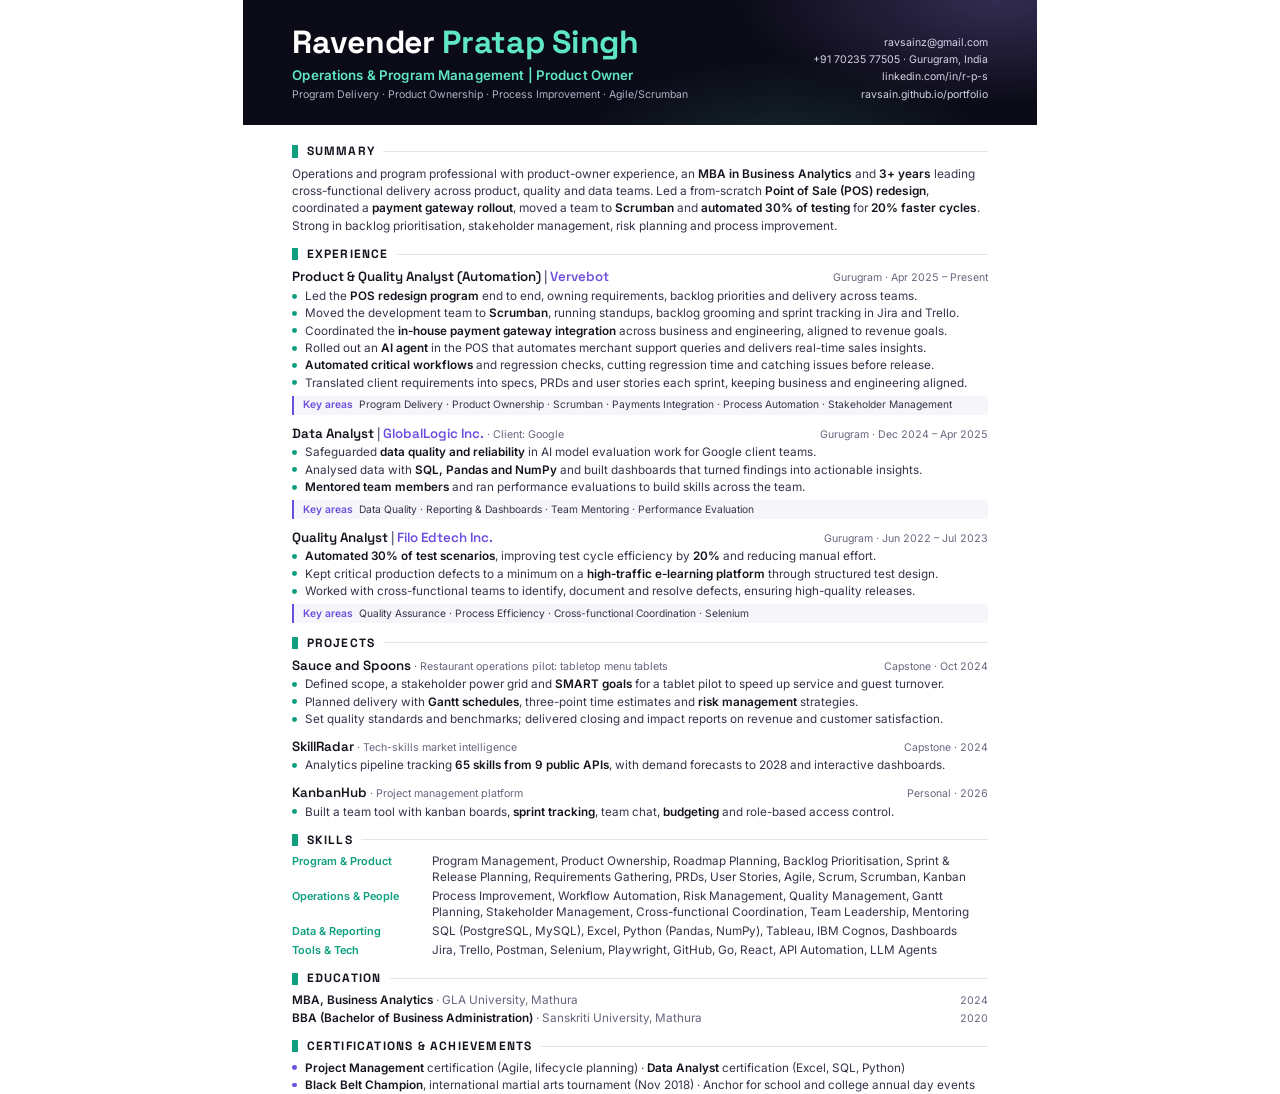
==== operation-resume/resume.html @ 4631eaa9 "updating" ====
<!DOCTYPE html>
<html lang="en">
<head>
<meta charset="UTF-8">
<title>Ravender Pratap Singh - Resume - Operations, Program Management, Product Owner</title>
<meta name="author" content="Ravender Pratap Singh">
<meta name="keywords" content="Operations Manager, Program Manager, Product Owner, Project Manager, Business Operations, Process Improvement, Workflow Automation, Project Management, Agile, Scrumban, Stakeholder Management, SQL, Excel, Dashboards">
<link rel="preconnect" href="https://fonts.googleapis.com">
<link rel="preconnect" href="https://fonts.gstatic.com" crossorigin>
<link href="https://fonts.googleapis.com/css2?family=Inter:wght@400;500;600;700&family=Space+Grotesk:wght@500;600;700&display=swap" rel="stylesheet">
<style>
  /*
    Ravender Pratap Singh — OPERATIONS resume source.
    Edit the text below, then rebuild the PDF with:  bash build.sh

    ATS / AI-screening rules this file follows — keep them when editing:
      1. Single column. No side-by-side text columns or tables.
      2. Standard section titles (Summary, Experience, Projects, Skills, Education, Certifications).
      3. Decoration (bullets, heading marks) is drawn with CSS shapes, never typed characters.
      4. No position:absolute/relative on text, so the PDF text stays in reading order.
      5. Keywords written the way operations job posts write them.
      6. No hidden or white-on-white keyword text — AI screeners flag it.
  */
  @page { size: A4; margin: 0; }

  :root {
    --ink:     #14141f;
    --ink-2:   #34344a;
    --muted:   #66667f;
    --line:    #e3e3ee;
    --tint:    #f5f5fa;
    --mint:    #0f9f7f;
    --mint-lt: #5ee7c2;
    --lav:     #6d4fe0;
    --lav-lt:  #a78bfa;
    --night:   #0b0b17;
  }

  * { margin: 0; padding: 0; box-sizing: border-box; }
  html, body { background: #fff; }
  body {
    font-family: 'Inter', system-ui, sans-serif;
    font-size: 8.8pt;
    line-height: 1.35;
    color: var(--ink-2);
    -webkit-print-color-adjust: exact;
    print-color-adjust: exact;
  }
  a { color: inherit; text-decoration: none; }
  strong { color: var(--ink); font-weight: 600; }

  .page { width: 210mm; margin: 0 auto; }

  /* ── HEADER ─────────────────────────────── */
  header {
    background-color: var(--night);
    background-image:
      radial-gradient(ellipse 55% 140% at 95% 0%, rgba(167,139,250,.26), transparent 60%),
      radial-gradient(ellipse 45% 140% at 68% 130%, rgba(94,231,194,.14), transparent 60%);
    color: #e4e4f0;
    padding: 7mm 13mm 6mm;
    display: flex; justify-content: space-between; align-items: flex-end; gap: 8mm;
  }
  h1 {
    font-family: 'Space Grotesk', sans-serif; font-weight: 700;
    font-size: 24pt; line-height: 1.02; letter-spacing: -.01em; color: #fff;
  }
  h1 .last { color: var(--mint-lt); }
  .tag-line { font-size: 10pt; font-weight: 600; color: var(--mint-lt); margin-top: 2mm; letter-spacing: .01em; }
  .focus-line { margin-top: 1mm; font-size: 7.9pt; color: #b0b0c8; }
  .contact { list-style: none; text-align: right; font-size: 7.9pt; line-height: 1.62; color: #d4d4e6; }
  .contact li { white-space: nowrap; }

  /* ── BODY ───────────────────────────────── */
  main { padding: 4.8mm 13mm 0; }
  section { margin-top: 3mm; }
  section:first-child { margin-top: 0; }
  h2 {
    display: flex; align-items: center; gap: 2.2mm;
    font-family: 'Space Grotesk', sans-serif; font-weight: 700; font-size: 9pt;
    text-transform: uppercase; letter-spacing: .1em; color: var(--ink); margin-bottom: 1.6mm;
  }
  h2::before { content: ""; width: 1.6mm; height: 3.2mm; background: var(--mint); border-radius: .5px; }
  h2::after  { content: ""; flex: 1; height: 1px; background: var(--line); }

  .summary { font-size: 8.9pt; line-height: 1.46; }

  .entry { margin-top: 2.6mm; break-inside: avoid; }
  .entry:first-of-type { margin-top: 0; }
  .entry-head { display: flex; justify-content: space-between; align-items: baseline; gap: 4mm; }
  .role { font-family: 'Space Grotesk', sans-serif; font-weight: 600; font-size: 10pt; color: var(--ink); }
  .role .sep { color: var(--muted); font-weight: 500; }
  .role .org { color: var(--lav); }
  .role .note { font-family: 'Inter', sans-serif; font-size: 8pt; font-weight: 400; color: var(--muted); }
  .when { font-size: 7.9pt; color: var(--muted); white-space: nowrap; font-variant-numeric: tabular-nums; }

  ul.pts { list-style: none; margin-top: .7mm; }
  ul.pts li { padding-left: 3.4mm; text-indent: -3.4mm; margin-top: .4mm; }
  ul.pts li::before {
    content: ""; display: inline-block; width: 1.3mm; height: 1.3mm; margin-right: 2.1mm;
    background: var(--mint); border-radius: 50%; vertical-align: .12em;
  }

  .areas {
    margin-top: 1.1mm; padding: .7mm 2.2mm; background: var(--tint); border-left: 2px solid var(--lav);
    border-radius: 0 2px 2px 0; font-size: 7.7pt; color: var(--ink-2);
  }
  .areas b { color: var(--lav); font-weight: 600; margin-right: 1mm; }

  .skills { display: grid; grid-template-columns: 34mm 1fr; row-gap: .9mm; column-gap: 3mm; }
  .skills dt { font-weight: 600; color: var(--mint); font-size: 8.2pt; }

  .edu-item { display: flex; justify-content: space-between; align-items: baseline; gap: 3mm; margin-top: .7mm; }
  .edu-item:first-of-type { margin-top: 0; }
  .edu-item b { color: var(--ink); font-weight: 600; }
  .edu-item .where { color: var(--muted); }
  .alt ul.pts li::before { background: var(--lav); }
</style>
</head>
<body>
<div class="page">

  <header>
    <div>
      <h1>Ravender <span class="last">Pratap Singh</span></h1>
      <div class="tag-line">Operations &amp; Program Management | Product Owner</div>
      <div class="focus-line">Program Delivery · Product Ownership · Process Improvement · Agile/Scrumban</div>
    </div>
    <ul class="contact">
      <li><a href="mailto:ravsainz@gmail.com">ravsainz@gmail.com</a></li>
      <li><a href="tel:+917023577505">+91 70235 77505</a> · Gurugram, India</li>
      <li><a href="https://www.linkedin.com/in/r-p-s">linkedin.com/in/r-p-s</a></li>
      <li><a href="https://ravsain.github.io/portfolio/">ravsain.github.io/portfolio</a></li>
    </ul>
  </header>

  <main>

    <section>
      <h2>Summary</h2>
      <p class="summary">
        Operations and program professional with product-owner experience, an <strong>MBA in Business Analytics</strong> and <strong>3+ years</strong>
        leading cross-functional delivery across product, quality and data teams. Led a from-scratch <strong>Point of Sale (POS) redesign</strong>,
        coordinated a <strong>payment gateway rollout</strong>, moved a team to <strong>Scrumban</strong> and
        <strong>automated 30% of testing</strong> for <strong>20% faster cycles</strong>. Strong in backlog prioritisation,
        stakeholder management, risk planning and process improvement.
      </p>
    </section>

    <section>
      <h2>Experience</h2>

      <div class="entry">
        <div class="entry-head">
          <div class="role">Product &amp; Quality Analyst (Automation) <span class="sep">|</span> <span class="org">Vervebot</span></div>
          <div class="when">Gurugram · Apr 2025 – Present</div>
        </div>
        <ul class="pts">
          <li>Led the <strong>POS redesign program</strong> end to end, owning requirements, backlog priorities and delivery across teams.</li>
          <li>Moved the development team to <strong>Scrumban</strong>, running standups, backlog grooming and sprint tracking in Jira and Trello.</li>
          <li>Coordinated the <strong>in-house payment gateway integration</strong> across business and engineering, aligned to revenue goals.</li>
          <li>Rolled out an <strong>AI agent</strong> in the POS that automates merchant support queries and delivers real-time sales insights.</li>
          <li><strong>Automated critical workflows</strong> and regression checks, cutting regression time and catching issues before release.</li>
          <li>Translated client requirements into specs, PRDs and user stories each sprint, keeping business and engineering aligned.</li>
        </ul>
        <div class="areas"><b>Key areas</b> Program Delivery · Product Ownership · Scrumban · Payments Integration · Process Automation · Stakeholder Management</div>
      </div>

      <div class="entry">
        <div class="entry-head">
          <div class="role">Data Analyst <span class="sep">|</span> <span class="org">GlobalLogic Inc.</span> <span class="note">· Client: Google</span></div>
          <div class="when">Gurugram · Dec 2024 – Apr 2025</div>
        </div>
        <ul class="pts">
          <li>Safeguarded <strong>data quality and reliability</strong> in AI model evaluation work for Google client teams.</li>
          <li>Analysed data with <strong>SQL, Pandas and NumPy</strong> and built dashboards that turned findings into actionable insights.</li>
          <li><strong>Mentored team members</strong> and ran performance evaluations to build skills across the team.</li>
        </ul>
        <div class="areas"><b>Key areas</b> Data Quality · Reporting &amp; Dashboards · Team Mentoring · Performance Evaluation</div>
      </div>

      <div class="entry">
        <div class="entry-head">
          <div class="role">Quality Analyst <span class="sep">|</span> <span class="org">Filo Edtech Inc.</span></div>
          <div class="when">Gurugram · Jun 2022 – Jul 2023</div>
        </div>
        <ul class="pts">
          <li><strong>Automated 30% of test scenarios</strong>, improving test cycle efficiency by <strong>20%</strong> and reducing manual effort.</li>
          <li>Kept critical production defects to a minimum on a <strong>high-traffic e-learning platform</strong> through structured test design.</li>
          <li>Worked with cross-functional teams to identify, document and resolve defects, ensuring high-quality releases.</li>
        </ul>
        <div class="areas"><b>Key areas</b> Quality Assurance · Process Efficiency · Cross-functional Coordination · Selenium</div>
      </div>
    </section>

    <section>
      <h2>Projects</h2>

      <div class="entry">
        <div class="entry-head">
          <div class="role">Sauce and Spoons <span class="note">· Restaurant operations pilot: tabletop menu tablets</span></div>
          <div class="when">Capstone · Oct 2024</div>
        </div>
        <ul class="pts">
          <li>Defined scope, a stakeholder power grid and <strong>SMART goals</strong> for a tablet pilot to speed up service and guest turnover.</li>
          <li>Planned delivery with <strong>Gantt schedules</strong>, three-point time estimates and <strong>risk management</strong> strategies.</li>
          <li>Set quality standards and benchmarks; delivered closing and impact reports on revenue and customer satisfaction.</li>
        </ul>
      </div>

      <div class="entry">
        <div class="entry-head">
          <div class="role">SkillRadar <span class="note">· Tech-skills market intelligence</span></div>
          <div class="when">Capstone · 2024</div>
        </div>
        <ul class="pts">
          <li>Analytics pipeline tracking <strong>65 skills from 9 public APIs</strong>, with demand forecasts to 2028 and interactive dashboards.</li>
        </ul>
      </div>

      <div class="entry">
        <div class="entry-head">
          <div class="role">KanbanHub <span class="note">· Project management platform</span></div>
          <div class="when">Personal · 2026</div>
        </div>
        <ul class="pts">
          <li>Built a team tool with kanban boards, <strong>sprint tracking</strong>, team chat, <strong>budgeting</strong> and role-based access control.</li>
        </ul>
      </div>
    </section>

    <section>
      <h2>Skills</h2>
      <dl class="skills">
        <dt>Program &amp; Product</dt>
        <dd>Program Management, Product Ownership, Roadmap Planning, Backlog Prioritisation, Sprint &amp; Release Planning, Requirements Gathering, PRDs, User Stories, Agile, Scrum, Scrumban, Kanban</dd>
        <dt>Operations &amp; People</dt>
        <dd>Process Improvement, Workflow Automation, Risk Management, Quality Management, Gantt Planning, Stakeholder Management, Cross-functional Coordination, Team Leadership, Mentoring</dd>
        <dt>Data &amp; Reporting</dt>
        <dd>SQL (PostgreSQL, MySQL), Excel, Python (Pandas, NumPy), Tableau, IBM Cognos, Dashboards</dd>
        <dt>Tools &amp; Tech</dt>
        <dd>Jira, Trello, Postman, Selenium, Playwright, GitHub, Go, React, API Automation, LLM Agents</dd>
      </dl>
    </section>

    <section>
      <h2>Education</h2>
      <div class="edu-item"><span><b>MBA, Business Analytics</b> <span class="where">· GLA University, Mathura</span></span><span class="when">2024</span></div>
      <div class="edu-item"><span><b>BBA (Bachelor of Business Administration)</b> <span class="where">· Sanskriti University, Mathura</span></span><span class="when">2020</span></div>
    </section>

    <section class="alt">
      <h2>Certifications &amp; Achievements</h2>
      <ul class="pts">
        <li><strong>Project Management</strong> certification (Agile, lifecycle planning) · <strong>Data Analyst</strong> certification (Excel, SQL, Python)</li>
        <li><strong>Black Belt Champion</strong>, international martial arts tournament (Nov 2018) · Anchor for school and college annual day events</li>
      </ul>
    </section>

  </main>
</div>
</body>
</html>
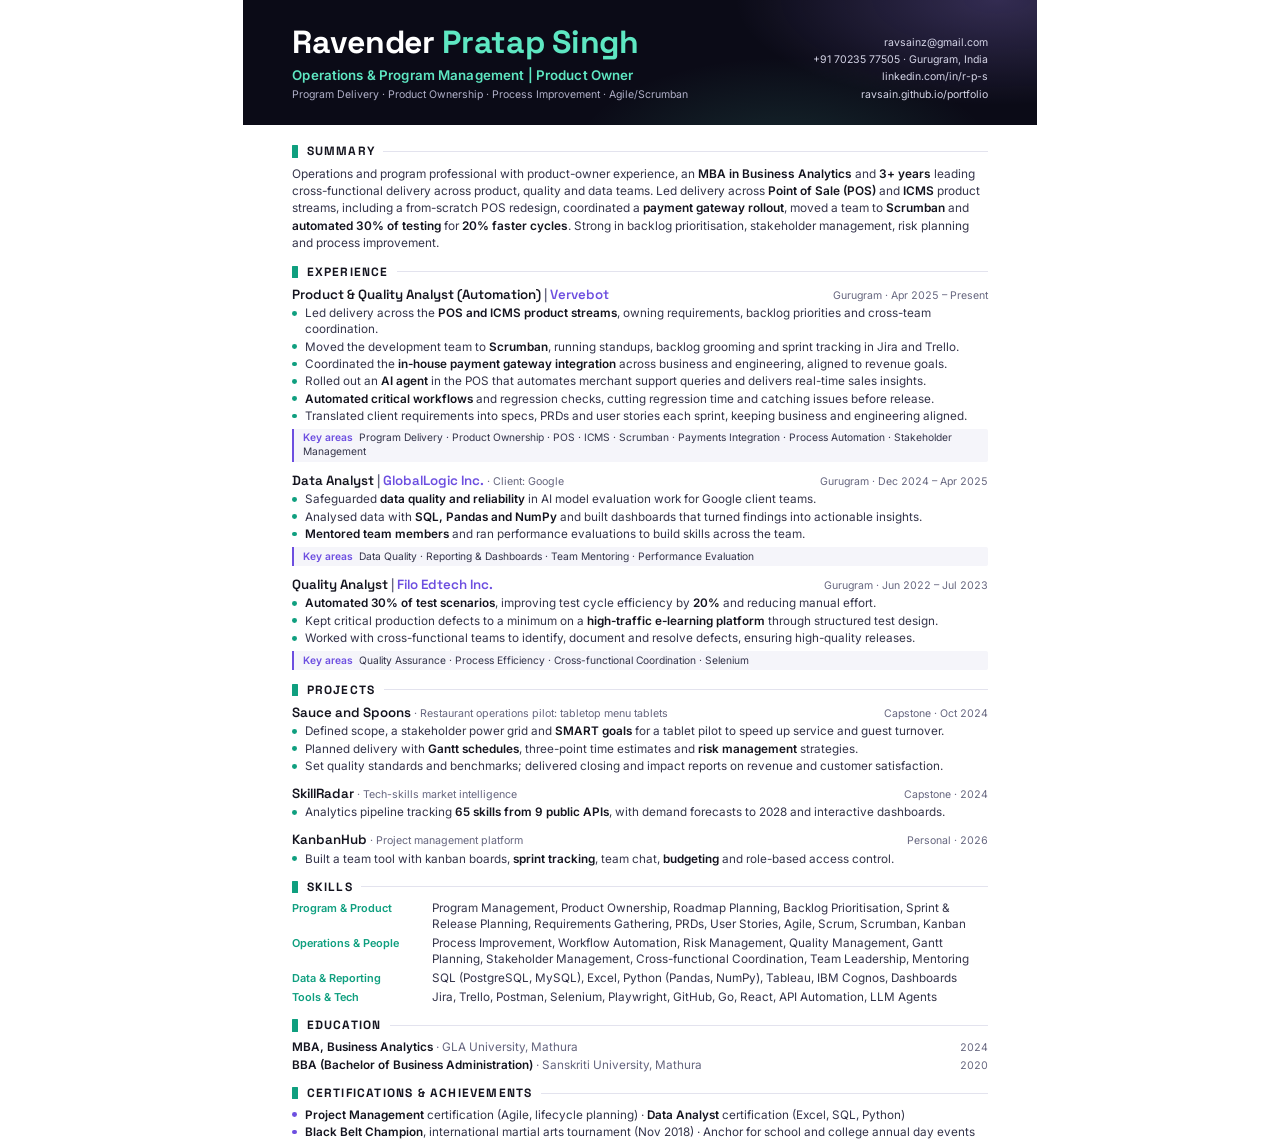
==== commit d8721f0b: "Add ICMS to operations resume Co-authored-by: copilot-swe-agent[bot] <198982749+Copilot@users.norepl" ====
--- a/operation-resume/resume.html
+++ b/operation-resume/resume.html
@@ -4,7 +4,7 @@
 <meta charset="UTF-8">
 <title>Ravender Pratap Singh - Resume - Operations, Program Management, Product Owner</title>
 <meta name="author" content="Ravender Pratap Singh">
-<meta name="keywords" content="Operations Manager, Program Manager, Product Owner, Project Manager, Business Operations, Process Improvement, Workflow Automation, Project Management, Agile, Scrumban, Stakeholder Management, SQL, Excel, Dashboards">
+<meta name="keywords" content="Operations Manager, Program Manager, Product Owner, Project Manager, Business Operations, Process Improvement, Workflow Automation, Project Management, Agile, Scrumban, Stakeholder Management, POS, ICMS, SQL, Excel, Dashboards">
 <link rel="preconnect" href="https://fonts.googleapis.com">
 <link rel="preconnect" href="https://fonts.gstatic.com" crossorigin>
 <link href="https://fonts.googleapis.com/css2?family=Inter:wght@400;500;600;700&family=Space+Grotesk:wght@500;600;700&display=swap" rel="stylesheet">
@@ -140,7 +140,8 @@
       <h2>Summary</h2>
       <p class="summary">
         Operations and program professional with product-owner experience, an <strong>MBA in Business Analytics</strong> and <strong>3+ years</strong>
-        leading cross-functional delivery across product, quality and data teams. Led a from-scratch <strong>Point of Sale (POS) redesign</strong>,
+        leading cross-functional delivery across product, quality and data teams. Led delivery across <strong>Point of Sale (POS)</strong> and
+        <strong>ICMS</strong> product streams, including a from-scratch POS redesign,
         coordinated a <strong>payment gateway rollout</strong>, moved a team to <strong>Scrumban</strong> and
         <strong>automated 30% of testing</strong> for <strong>20% faster cycles</strong>. Strong in backlog prioritisation,
         stakeholder management, risk planning and process improvement.
@@ -156,14 +157,14 @@
           <div class="when">Gurugram · Apr 2025 – Present</div>
         </div>
         <ul class="pts">
-          <li>Led the <strong>POS redesign program</strong> end to end, owning requirements, backlog priorities and delivery across teams.</li>
+          <li>Led delivery across the <strong>POS and ICMS product streams</strong>, owning requirements, backlog priorities and cross-team coordination.</li>
           <li>Moved the development team to <strong>Scrumban</strong>, running standups, backlog grooming and sprint tracking in Jira and Trello.</li>
           <li>Coordinated the <strong>in-house payment gateway integration</strong> across business and engineering, aligned to revenue goals.</li>
           <li>Rolled out an <strong>AI agent</strong> in the POS that automates merchant support queries and delivers real-time sales insights.</li>
           <li><strong>Automated critical workflows</strong> and regression checks, cutting regression time and catching issues before release.</li>
           <li>Translated client requirements into specs, PRDs and user stories each sprint, keeping business and engineering aligned.</li>
         </ul>
-        <div class="areas"><b>Key areas</b> Program Delivery · Product Ownership · Scrumban · Payments Integration · Process Automation · Stakeholder Management</div>
+        <div class="areas"><b>Key areas</b> Program Delivery · Product Ownership · POS · ICMS · Scrumban · Payments Integration · Process Automation · Stakeholder Management</div>
       </div>
 
       <div class="entry">
